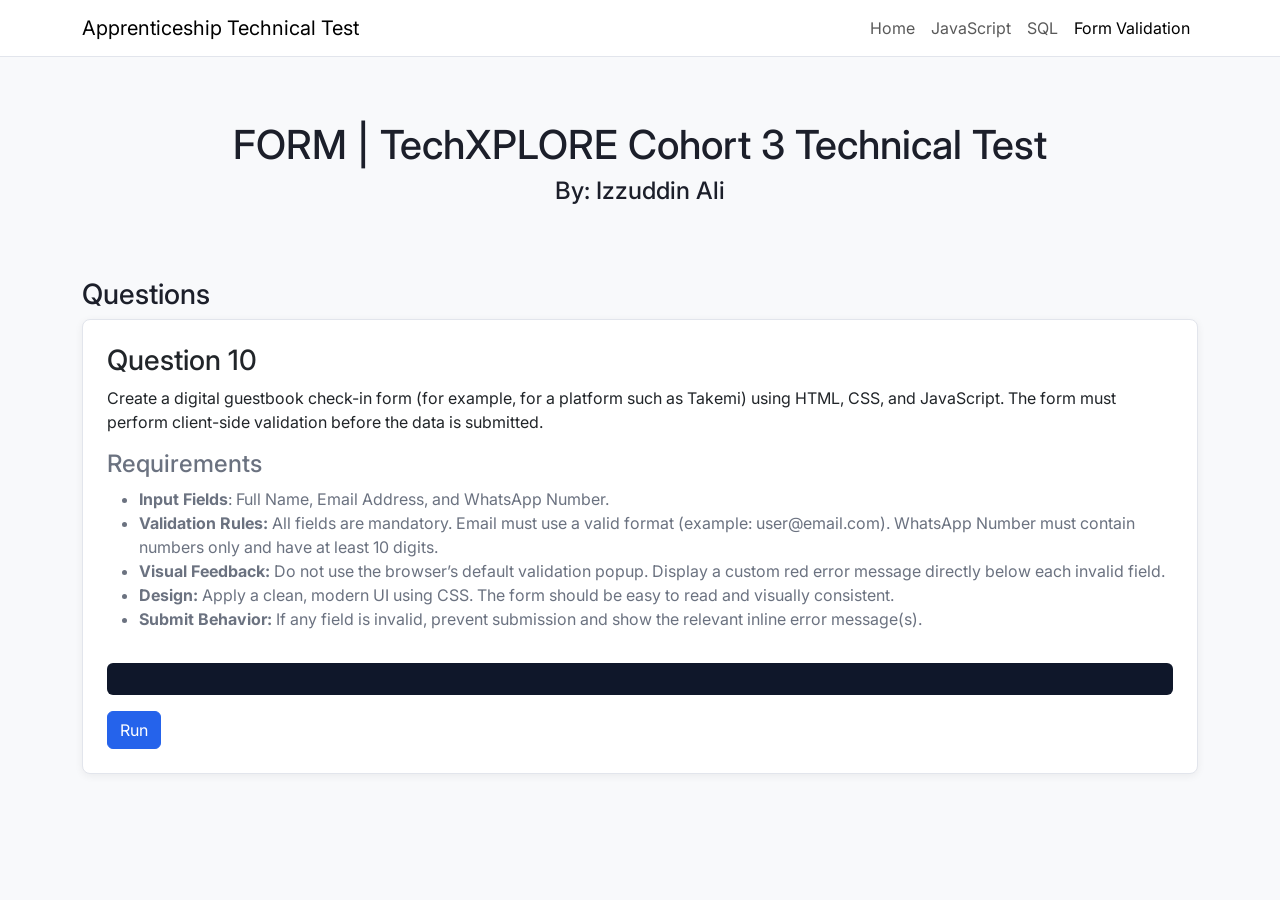
==== form-validation.html @ f7a6cc95 "initial push" ====
<html>
  <head>
    <title>
      Form Validation | TechXPLORE Cohort 3 Technical Test Izzuddin Ali
    </title>
    <script src="assets/js/head-loader.js" data-page="form"></script>
  </head>
  <body data-page="form">
    <header></header>
    <main>
      <div class="container">
        <div class="row">
          <div class="col-12">
            <h3>Questions</h3>
            <div id="questions-container"></div>
          </div>
        </div>
      </div>
    </main>
    <footer></footer>
  </body>
</html>
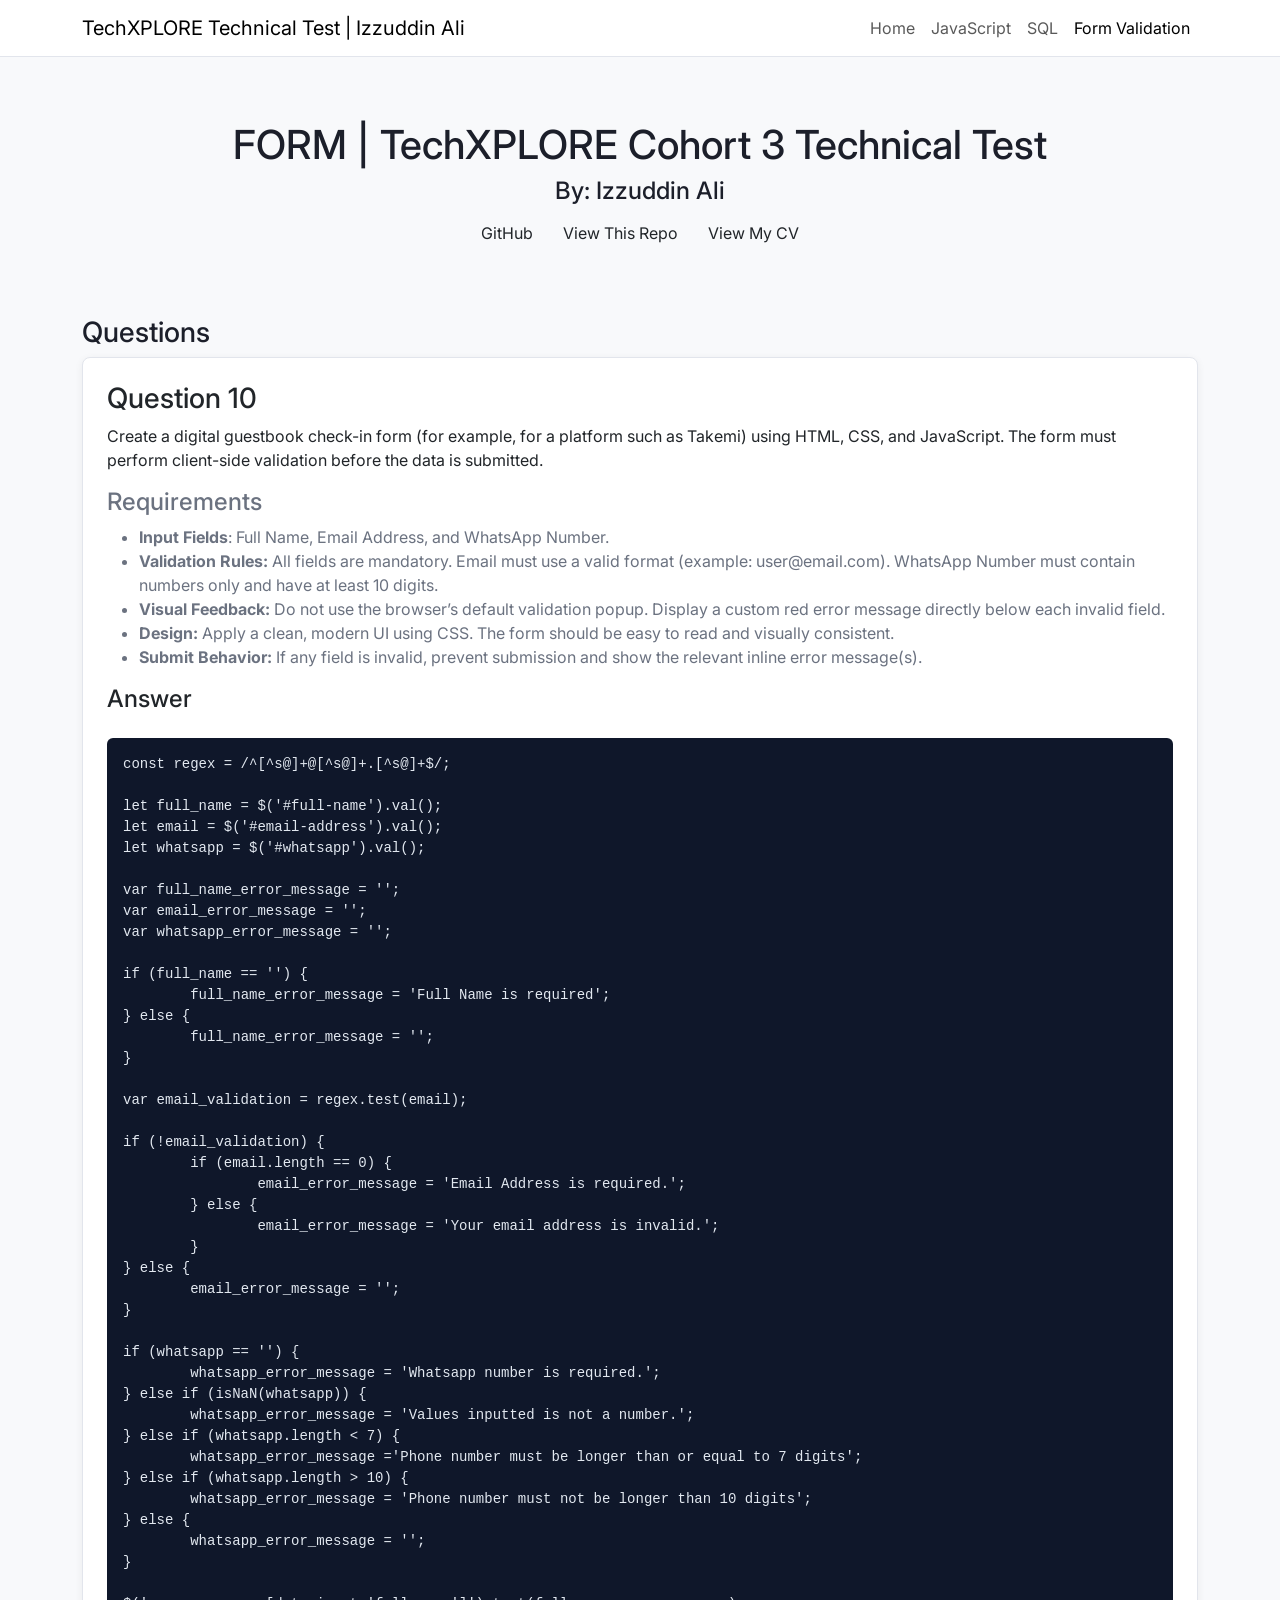
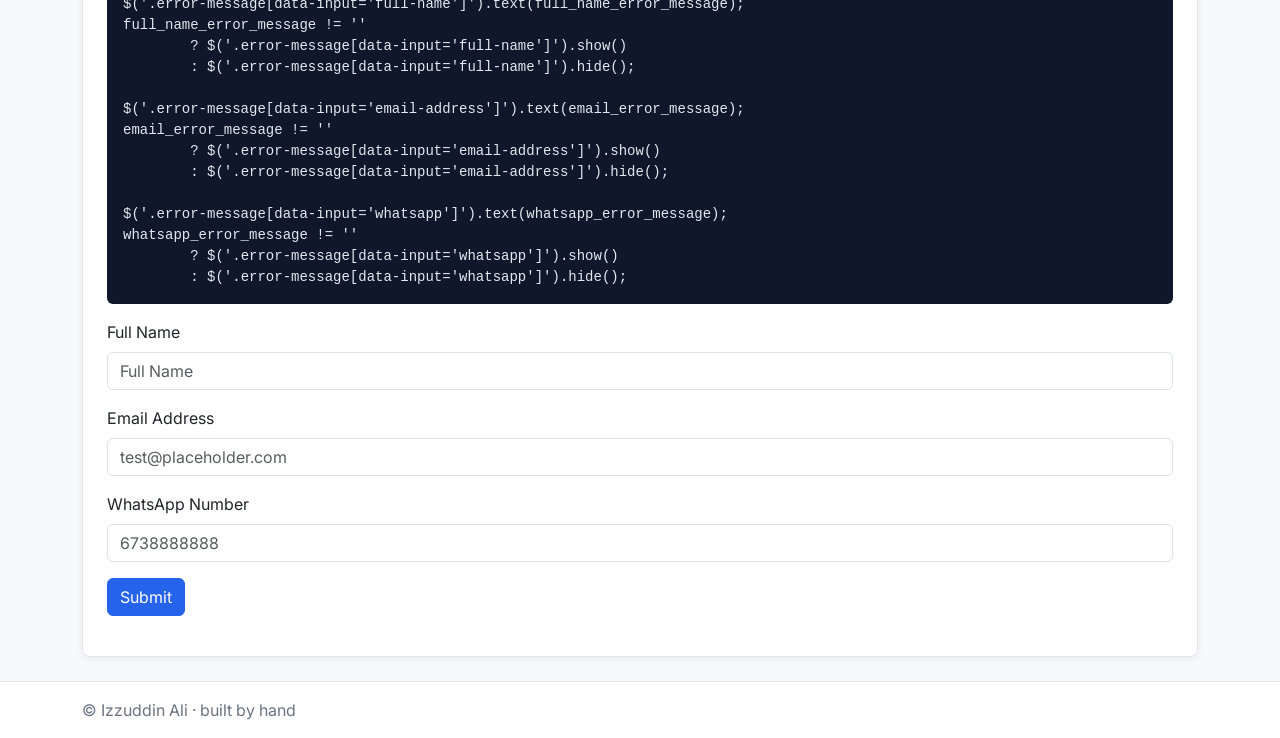
==== commit c96dbe3c: "form validation section, answers, nav title change" ====
--- a/form-validation.html
+++ b/form-validation.html
@@ -5,18 +5,62 @@
     </title>
     <script src="assets/js/head-loader.js" data-page="form"></script>
   </head>
-  <body data-page="form">
+  <body class="d-flex flex-column min-vh-100" data-page="form">
     <header></header>
     <main>
       <div class="container">
         <div class="row">
           <div class="col-12">
             <h3>Questions</h3>
-            <div id="questions-container"></div>
+            <div id="questions-container">
+              <div class="card">
+                <form class="form">
+                  <div>
+                    <label class="form-label" for="full-name">Full Name</label>
+                    <input
+                      type="text"
+                      class="form-control"
+                      id="full-name"
+                      placeholder="Full Name"
+                    />
+                    <span class="error-message" data-input="full-name"></span>
+                  </div>
+                  <div>
+                    <label class="form-label" for="email-address"
+                      >Email Address</label
+                    >
+                    <input
+                      type="email"
+                      class="form-control"
+                      id="email-address"
+                      placeholder="test@placeholder.com"
+                    />
+                    <span
+                      class="error-message"
+                      data-input="email-address"
+                    ></span>
+                  </div>
+                  <div>
+                    <label class="form-label" for="whatsapp"
+                      >WhatsApp Number</label
+                    >
+                    <input
+                      type="tel"
+                      class="form-control"
+                      id="whatsapp"
+                      placeholder="6738888888"
+                    />
+                    <span class="error-message" data-input="whatsapp"></span>
+                  </div>
+                  <button class="btn btn-primary">Submit</button
+                  ><span id="result"></span>
+                </form>
+              </div>
+            </div>
           </div>
         </div>
       </div>
     </main>
-    <footer></footer>
+    <footer class="mt-auto"></footer>
   </body>
 </html>
